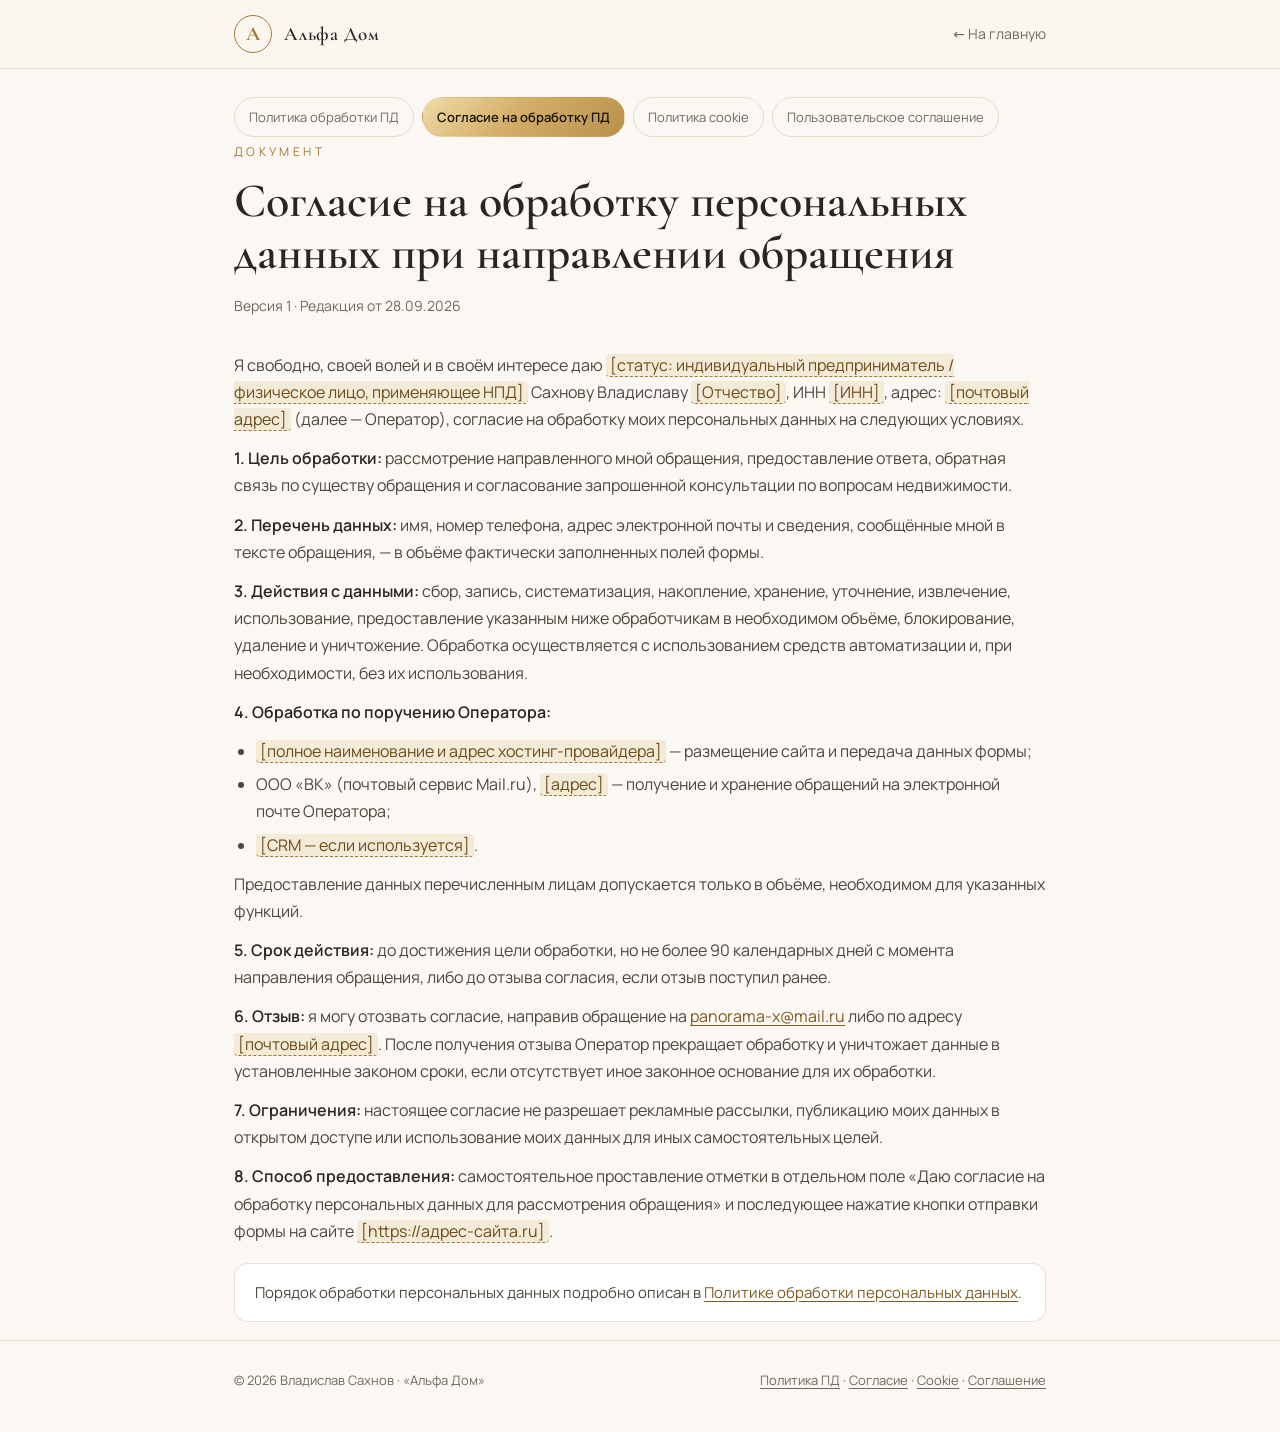
==== consent.html @ 60c5ec6c "Сайт-визитка Владислава Сахнова: дизайн, анимации и правовые документы - Светлый дизайн с анимациями" ====
<!DOCTYPE html>
<html lang="ru">
<head>
<meta charset="UTF-8">
<meta name="viewport" content="width=device-width, initial-scale=1">
<title>Согласие на обработку персональных данных — Владислав Сахнов</title>
<meta name="theme-color" content="#fbf8f3">
<link rel="stylesheet" href="legal.css">
</head>
<body>
<header class="top"><div class="wrap">
  <a href="index.html" class="logo"><span class="logo-mark">А</span><b>Альфа Дом</b></a>
  <a href="index.html" class="back">← На главную</a>
</div></header>

<div class="wrap">
  <nav class="docnav" aria-label="Документы">
    <a href="privacy.html">Политика обработки ПД</a>
    <a href="consent.html" aria-current="page">Согласие на обработку ПД</a>
    <a href="cookies.html">Политика cookie</a>
    <a href="terms.html">Пользовательское соглашение</a>
  </nav>
</div>

<main class="wrap">
  <span class="eyebrow">Документ</span>
  <h1>Согласие на обработку персональных данных при направлении обращения</h1>
  <p class="meta">Версия 1 · Редакция от 28.09.2026</p>

  <p>Я свободно, своей волей и в своём интересе даю <span class="fill">[статус: индивидуальный предприниматель / физическое лицо, применяющее НПД]</span> Сахнову Владиславу <span class="fill">[Отчество]</span>, ИНН <span class="fill">[ИНН]</span>, адрес: <span class="fill">[почтовый адрес]</span> (далее — Оператор), согласие на обработку моих персональных данных на следующих условиях.</p>

  <p><b>1. Цель обработки:</b> рассмотрение направленного мной обращения, предоставление ответа, обратная связь по существу обращения и согласование запрошенной консультации по вопросам недвижимости.</p>

  <p><b>2. Перечень данных:</b> имя, номер телефона, адрес электронной почты и сведения, сообщённые мной в тексте обращения, — в объёме фактически заполненных полей формы.</p>

  <p><b>3. Действия с данными:</b> сбор, запись, систематизация, накопление, хранение, уточнение, извлечение, использование, предоставление указанным ниже обработчикам в необходимом объёме, блокирование, удаление и уничтожение. Обработка осуществляется с использованием средств автоматизации и, при необходимости, без их использования.</p>

  <p><b>4. Обработка по поручению Оператора:</b></p>
  <ul>
    <li><span class="fill">[полное наименование и адрес хостинг-провайдера]</span> — размещение сайта и передача данных формы;</li>
    <li>ООО «ВК» (почтовый сервис Mail.ru), <span class="fill">[адрес]</span> — получение и хранение обращений на электронной почте Оператора;</li>
    <li><span class="fill">[CRM — если используется]</span>.</li>
  </ul>
  <p>Предоставление данных перечисленным лицам допускается только в объёме, необходимом для указанных функций.</p>

  <p><b>5. Срок действия:</b> до достижения цели обработки, но не более 90 календарных дней с момента направления обращения, либо до отзыва согласия, если отзыв поступил ранее.</p>

  <p><b>6. Отзыв:</b> я могу отозвать согласие, направив обращение на <a href="mailto:panorama-x@mail.ru">panorama-x@mail.ru</a> либо по адресу <span class="fill">[почтовый адрес]</span>. После получения отзыва Оператор прекращает обработку и уничтожает данные в установленные законом сроки, если отсутствует иное законное основание для их обработки.</p>

  <p><b>7. Ограничения:</b> настоящее согласие не разрешает рекламные рассылки, публикацию моих данных в открытом доступе или использование моих данных для иных самостоятельных целей.</p>

  <p><b>8. Способ предоставления:</b> самостоятельное проставление отметки в отдельном поле «Даю согласие на обработку персональных данных для рассмотрения обращения» и последующее нажатие кнопки отправки формы на сайте <span class="fill">[https://адрес-сайта.ru]</span>.</p>

  <div class="note">
    <p>Порядок обработки персональных данных подробно описан в <a href="privacy.html">Политике обработки персональных данных</a>.</p>
  </div>
</main>

<footer><div class="wrap">
  <div>© 2026 Владислав Сахнов · «Альфа Дом»</div>
  <div><a href="privacy.html">Политика ПД</a> · <a href="consent.html">Согласие</a> · <a href="cookies.html">Cookie</a> · <a href="terms.html">Соглашение</a></div>
</div></footer>
</body>
</html>
---- legal.css ----
@import url("fonts/fonts.css");
:root{
  --bg:#fbf8f3;--bg-2:#f3ece0;--card:#ffffff;--line:rgba(160,122,60,.22);
  --gold:#a07a35;--gold-2:#7d5a20;--text:#2a2520;--muted:#71685d;--body:#4d463e;
  --grad-gold:linear-gradient(135deg,#f0dba8 0%,#d4af6a 45%,#b8914b 100%);
}
*{box-sizing:border-box;margin:0;padding:0}
html{-webkit-text-size-adjust:100%;scroll-behavior:smooth}
body{background:var(--bg);color:var(--text);font-family:Manrope,system-ui,sans-serif;font-size:16px;line-height:1.7;-webkit-font-smoothing:antialiased;overflow-x:hidden}
a{color:var(--gold-2);text-underline-offset:3px}
a:hover{color:var(--gold)}
.wrap{max-width:860px;margin:0 auto;padding:0 24px}

.top{border-bottom:1px solid var(--line);background:rgba(250,246,239,.92);position:sticky;top:0;z-index:5;backdrop-filter:blur(12px);-webkit-backdrop-filter:blur(12px)}
.top .wrap{display:flex;align-items:center;justify-content:space-between;height:68px;gap:16px}
.logo{display:flex;align-items:center;gap:12px;text-decoration:none;color:var(--text)}
.logo-mark{width:38px;height:38px;border-radius:50%;border:1px solid var(--gold);display:grid;place-items:center;font-family:"Cormorant Garamond",serif;font-size:20px;font-weight:700;color:var(--gold)}
.logo b{font-family:"Cormorant Garamond",serif;font-size:19px;font-weight:600;letter-spacing:.04em}
.back{font-size:14px;color:var(--muted);text-decoration:none;white-space:nowrap}
.back:hover{color:var(--gold-2)}

.docnav{display:flex;flex-wrap:wrap;gap:8px;padding:28px 0 0}
.docnav a{font-size:13px;padding:8px 14px;border:1px solid var(--line);border-radius:100px;color:var(--muted);text-decoration:none}
.docnav a:hover{border-color:var(--gold);color:var(--gold-2)}
.docnav a[aria-current="page"]{background:var(--grad-gold);color:#1a1408;border-color:transparent;font-weight:600}

main{padding:40px 0 90px}
.eyebrow{font-size:12px;letter-spacing:.28em;text-transform:uppercase;color:var(--gold)}
h1{font-family:"Cormorant Garamond",serif;font-weight:600;font-size:clamp(32px,5vw,48px);line-height:1.08;margin:12px 0 14px}
.meta{color:var(--muted);font-size:14px;margin-bottom:34px}
h2{font-family:"Cormorant Garamond",serif;font-weight:600;font-size:clamp(24px,3.4vw,30px);line-height:1.2;margin:44px 0 14px;padding-top:22px;border-top:1px solid var(--line)}
h3{font-size:16px;font-weight:600;margin:24px 0 8px;color:var(--gold-2)}
p,li{color:var(--body);margin-bottom:12px}
ul,ol{padding-left:22px;margin-bottom:12px}
li{margin-bottom:6px}
b,strong{color:var(--text);font-weight:600}
.dl{display:grid;grid-template-columns:minmax(150px,220px) 1fr;gap:6px 20px;margin:4px 0 14px}
.dl dt{color:var(--muted);font-size:14px}
.dl dd{color:var(--body);margin:0 0 6px}
.table{width:100%;overflow-x:auto;margin:6px 0 16px}
table{width:100%;border-collapse:collapse;font-size:14.5px;min-width:520px}
th,td{text-align:left;padding:12px 14px;border:1px solid var(--line);vertical-align:top;color:var(--body)}
th{color:var(--text);background:var(--bg-2);font-weight:600}
.note{border:1px solid var(--line);background:var(--card);border-radius:14px;padding:16px 20px;margin:18px 0;font-size:15px}
.note p:last-child{margin-bottom:0}
.fill{background:rgba(212,175,106,.2);color:#6b4c18;border-bottom:1px dashed var(--gold);padding:0 4px;border-radius:4px;white-space:normal}

footer{border-top:1px solid var(--line);padding:28px 0 40px;color:var(--muted);font-size:13px}
footer .wrap{display:flex;justify-content:space-between;gap:12px 20px;flex-wrap:wrap}
footer a{color:var(--muted)}

@media (max-width:640px){
  .wrap{padding:0 16px}
  .dl{grid-template-columns:1fr;gap:0}
  .dl dd{margin-bottom:12px}
  .logo b{display:none}
}
@media print{
  body{background:#fff;color:#000}
  .top,.docnav,footer{display:none}
  p,li,td,.dl dd,h1,h2,h3,b{color:#000}
  .fill{background:none;color:#000}
}
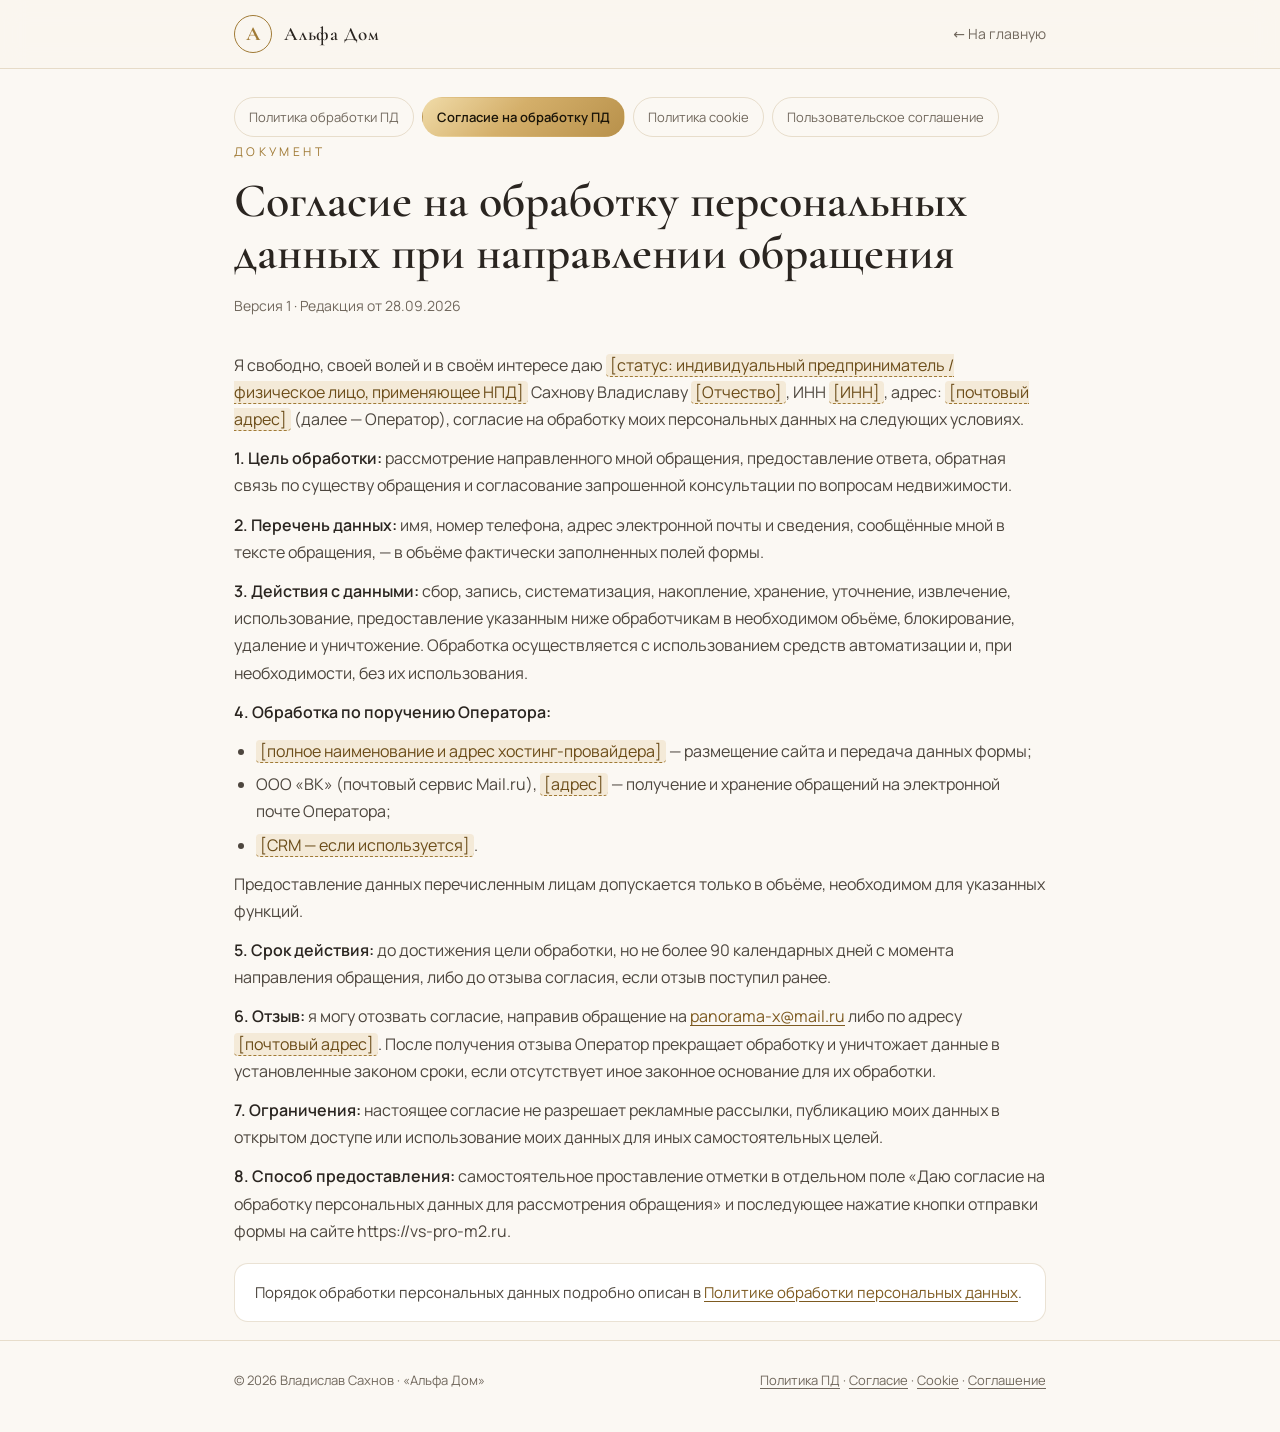
==== commit 35264d90: "Schema.org, Яндекс Метрика по согласию, упрощение разделов - JSON-LD: WebSite, Person, RealEstateAge" ====
--- a/consent.html
+++ b/consent.html
@@ -49,7 +49,7 @@
 
   <p><b>7. Ограничения:</b> настоящее согласие не разрешает рекламные рассылки, публикацию моих данных в открытом доступе или использование моих данных для иных самостоятельных целей.</p>
 
-  <p><b>8. Способ предоставления:</b> самостоятельное проставление отметки в отдельном поле «Даю согласие на обработку персональных данных для рассмотрения обращения» и последующее нажатие кнопки отправки формы на сайте <span class="fill">[https://адрес-сайта.ru]</span>.</p>
+  <p><b>8. Способ предоставления:</b> самостоятельное проставление отметки в отдельном поле «Даю согласие на обработку персональных данных для рассмотрения обращения» и последующее нажатие кнопки отправки формы на сайте https://vs-pro-m2.ru.</p>
 
   <div class="note">
     <p>Порядок обработки персональных данных подробно описан в <a href="privacy.html">Политике обработки персональных данных</a>.</p>
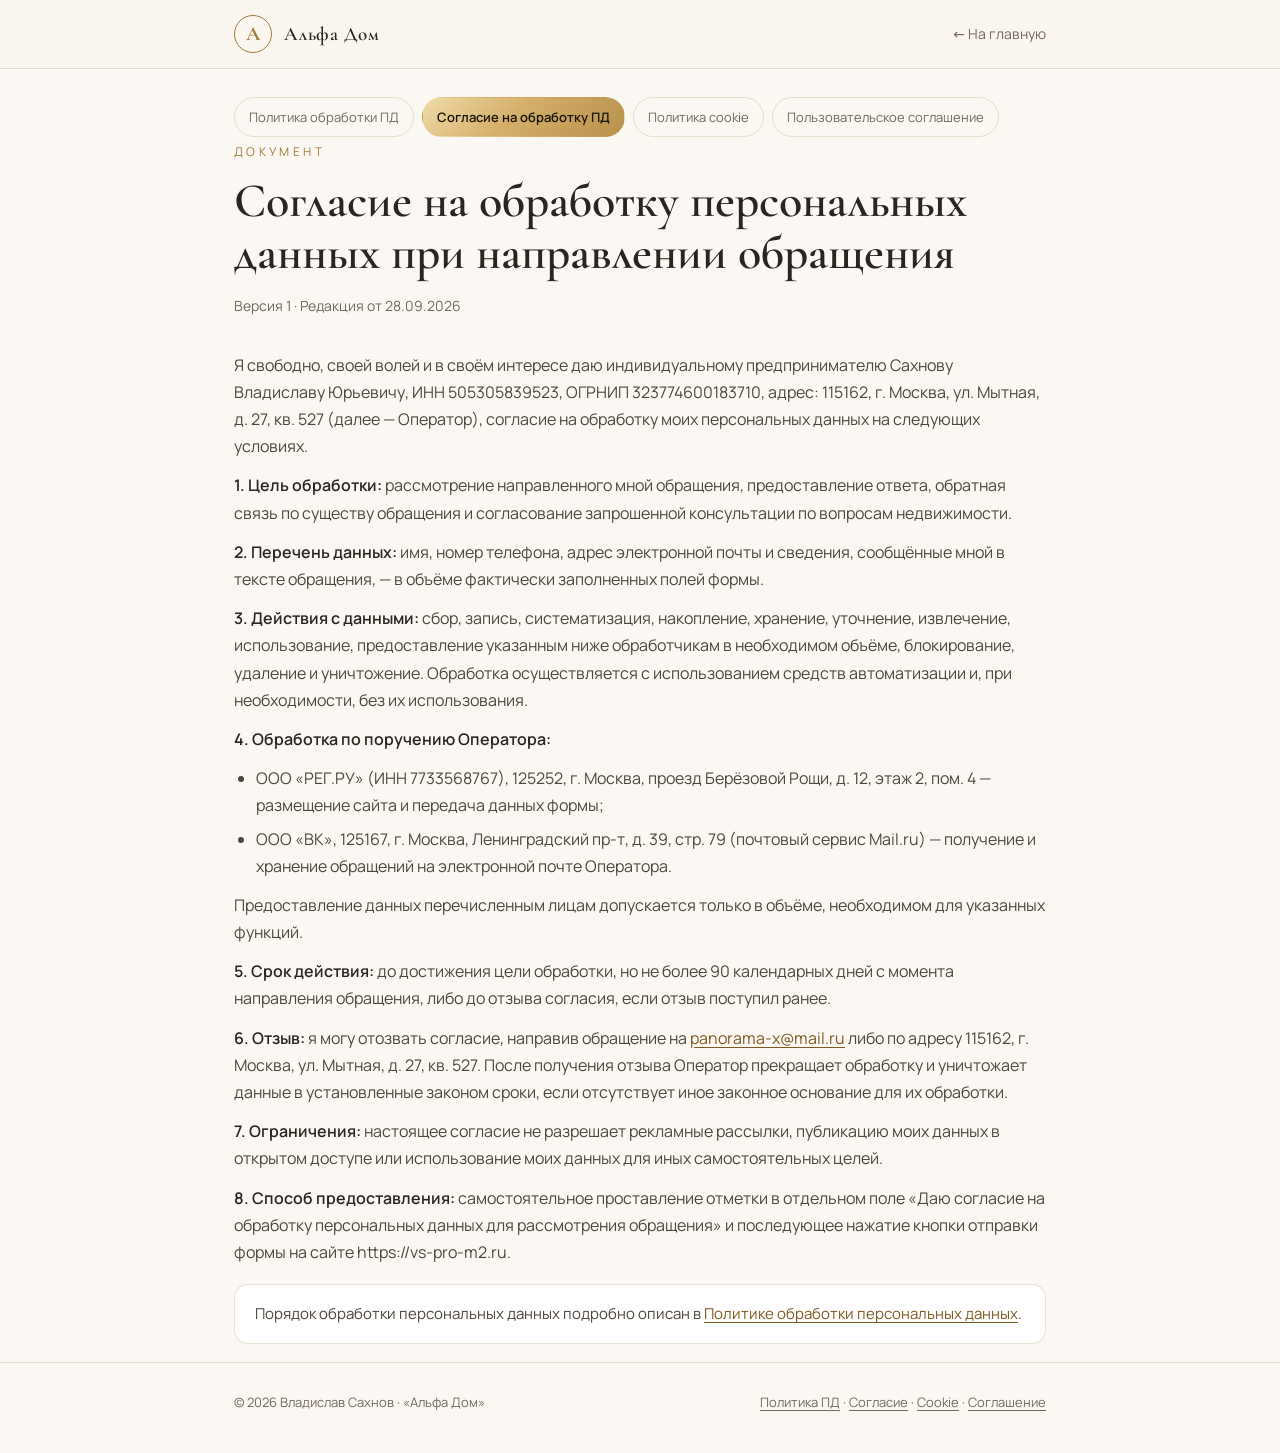
==== commit 83ab26a5: "Реквизиты ИП и хостинга в документах сайта - Оператор/исполнитель: ИП Сахнов Владислав Юрьевич, ИНН," ====
--- a/consent.html
+++ b/consent.html
@@ -27,7 +27,7 @@
   <h1>Согласие на обработку персональных данных при направлении обращения</h1>
   <p class="meta">Версия 1 · Редакция от 28.09.2026</p>
 
-  <p>Я свободно, своей волей и в своём интересе даю <span class="fill">[статус: индивидуальный предприниматель / физическое лицо, применяющее НПД]</span> Сахнову Владиславу <span class="fill">[Отчество]</span>, ИНН <span class="fill">[ИНН]</span>, адрес: <span class="fill">[почтовый адрес]</span> (далее — Оператор), согласие на обработку моих персональных данных на следующих условиях.</p>
+  <p>Я свободно, своей волей и в своём интересе даю индивидуальному предпринимателю Сахнову Владиславу Юрьевичу, ИНН 505305839523, ОГРНИП 323774600183710, адрес: 115162, г. Москва, ул. Мытная, д. 27, кв. 527 (далее — Оператор), согласие на обработку моих персональных данных на следующих условиях.</p>
 
   <p><b>1. Цель обработки:</b> рассмотрение направленного мной обращения, предоставление ответа, обратная связь по существу обращения и согласование запрошенной консультации по вопросам недвижимости.</p>
 
@@ -37,15 +37,14 @@
 
   <p><b>4. Обработка по поручению Оператора:</b></p>
   <ul>
-    <li><span class="fill">[полное наименование и адрес хостинг-провайдера]</span> — размещение сайта и передача данных формы;</li>
-    <li>ООО «ВК» (почтовый сервис Mail.ru), <span class="fill">[адрес]</span> — получение и хранение обращений на электронной почте Оператора;</li>
-    <li><span class="fill">[CRM — если используется]</span>.</li>
+    <li>ООО «РЕГ.РУ» (ИНН 7733568767), 125252, г. Москва, проезд Берёзовой Рощи, д. 12, этаж 2, пом. 4 — размещение сайта и передача данных формы;</li>
+    <li>ООО «ВК», 125167, г. Москва, Ленинградский пр-т, д. 39, стр. 79 (почтовый сервис Mail.ru) — получение и хранение обращений на электронной почте Оператора.</li>
   </ul>
   <p>Предоставление данных перечисленным лицам допускается только в объёме, необходимом для указанных функций.</p>
 
   <p><b>5. Срок действия:</b> до достижения цели обработки, но не более 90 календарных дней с момента направления обращения, либо до отзыва согласия, если отзыв поступил ранее.</p>
 
-  <p><b>6. Отзыв:</b> я могу отозвать согласие, направив обращение на <a href="mailto:panorama-x@mail.ru">panorama-x@mail.ru</a> либо по адресу <span class="fill">[почтовый адрес]</span>. После получения отзыва Оператор прекращает обработку и уничтожает данные в установленные законом сроки, если отсутствует иное законное основание для их обработки.</p>
+  <p><b>6. Отзыв:</b> я могу отозвать согласие, направив обращение на <a href="mailto:panorama-x@mail.ru">panorama-x@mail.ru</a> либо по адресу 115162, г. Москва, ул. Мытная, д. 27, кв. 527. После получения отзыва Оператор прекращает обработку и уничтожает данные в установленные законом сроки, если отсутствует иное законное основание для их обработки.</p>
 
   <p><b>7. Ограничения:</b> настоящее согласие не разрешает рекламные рассылки, публикацию моих данных в открытом доступе или использование моих данных для иных самостоятельных целей.</p>
 
